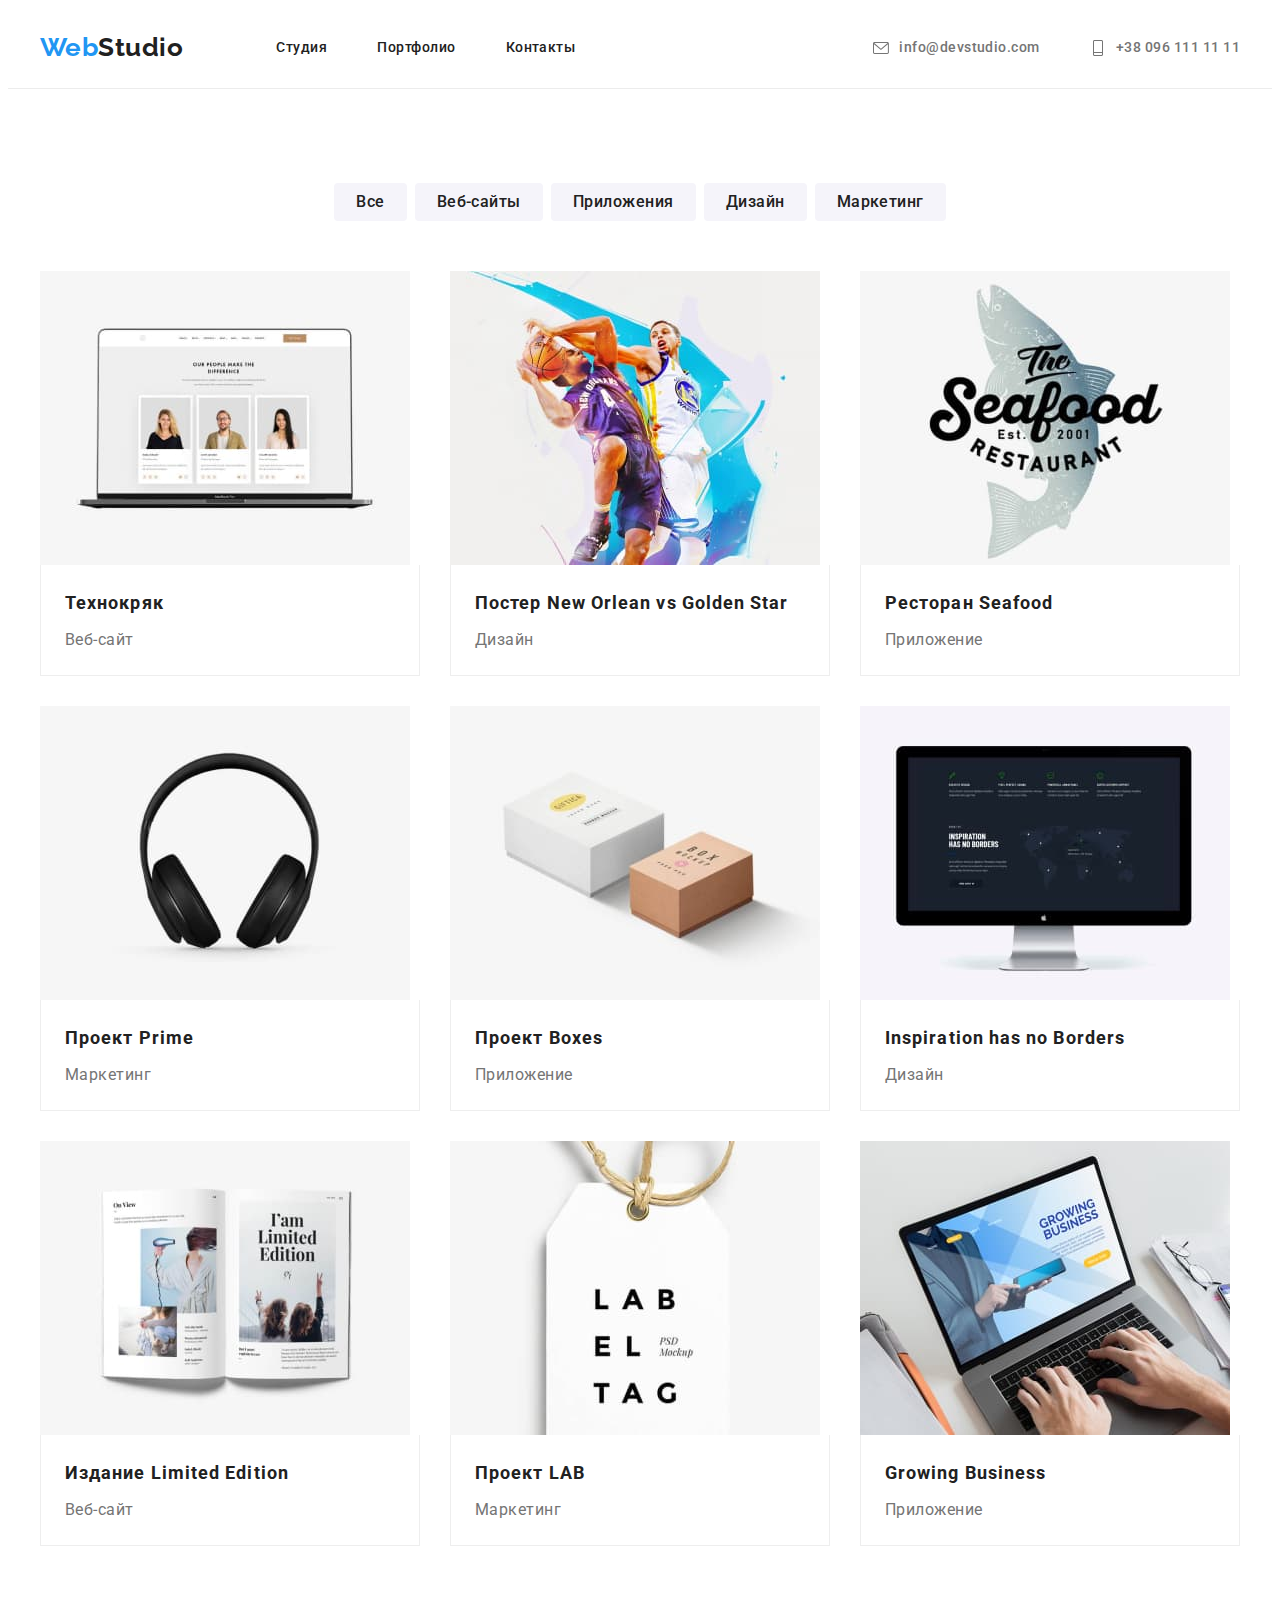
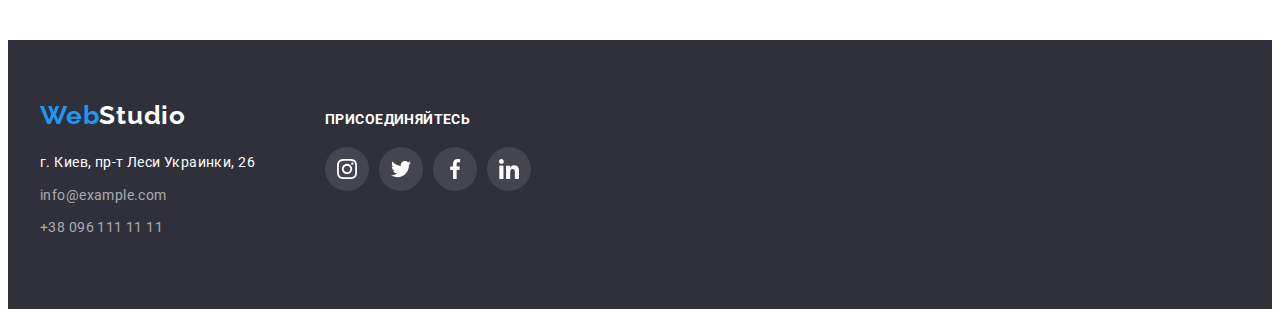
==== portfolio.html @ c0afa2aa "add-file" ====
<!DOCTYPE html>
<html lang="en">
<head>
    <meta charset="UTF-8">
    <meta http-equiv="X-UA-Compatible" content="IE=edge">
    <meta name="viewport" content="width=device-width, initial-scale=1.0">
    <title>Document</title>
    <link rel="preconnect" href="https://fonts.googleapis.com">
    <link rel="preconnect" href="https://fonts.gstatic.com" crossorigin>
    <link href="https://fonts.googleapis.com/css2?family=Raleway:wght@700&display=swap" rel="stylesheet">
    <link rel="preconnect" href="https://fonts.googleapis.com">
    <link rel="preconnect" href="https://fonts.gstatic.com" crossorigin>
    <link href="https://fonts.googleapis.com/css2?family=Raleway:wght@700&family=Roboto:wght@400;500;700;900&display=swap"

    rel="stylesheet">
<link rel="stylesheet" href="https://cdnjs.cloudflare.com/ajax/libs/modern-normalize/1.1.0/modern-normalize.min.css"
    integrity="sha512-wpPYUAdjBVSE4KJnH1VR1HeZfpl1ub8YT/NKx4PuQ5NmX2tKuGu6U/JRp5y+Y8XG2tV+wKQpNHVUX03MfMFn9Q=="
    crossorigin="anonymous" referrerpolicy="no-referrer" />
    <link rel="stylesheet" href="./css/styles.css" />

</head>
<body>
    <header class="border">
        <div class="container content">
            <nav class="nav-container">
                <a href="./index.html" lang="en" class="link-logo"><span class="logo">Web</span>Studio</a>
                <ul class="header-list">
                    <li class="link-content">
                        <a href="./index.html" class="site-nav current">Студия</a>
                    </li>
                    <li class="link-content">
                        <a href="./portfolio.html" class="site-nav">Портфолио</a>
                    </li>
                    <li class="link-content">
                        <a href="" class="site-nav">Контакты</a>
                    </li>
                </ul>
            </nav>
            <ul class="header-list">
                <li class="contact-link">
                    <a href="mailto:info@devstudio.com" class="contact">
                        <svg class="contact-icon">
                            <use href="./images/icons.svg#icon-envelope"></use>
                        </svg>
                        info@devstudio.com
                    </a>
                </li>
                <li class="contact-link">
                    <a href="tel:+380961111111" class="contact">
                        <svg class="contact-icon">
                            <use href="./images/icons.svg#icon-smartphone"></use>
                        </svg>
                        +38 096 111 11 11</a>
                </li>
            </ul>
        </div>
    </header>
    <main>
        <section class="types-of-works">
            <div class="container">
            <!-- Скрытый заголовок -->
            <h1 class="works-title visually-hidden">Виды роботы</h1>
            <ul class="buttons list">
                <li class="works-item-btn">
                    <button type="button" class="button-works button-current">Все</button>
                </li>

                <li class="works-item-btn">
                    <button type="button" class="button-works">Веб-сайты</button>
                </li>

                <li class="works-item-btn">
                    <button type="button" class="button-works">Приложения</button>
                </li>

                <li class="works-item-btn">
                    <button type="button" class="button-works">Дизайн</button>
                </li>

                <li class="works-item-btn">
                    <button type="button" class="button-works">Маркетинг</button>
                </li>
            </ul>


        <ul class="list portfolio-projects-list">
            <li class="portfolio-pojects-item">
                <a href="#" class="portfolio-pojects-link">
                    <img src="./images/Ноутбук.jpg" alt="сайт на ноутбуке" width="370" />
                    <div class="portfolio-project">
                        <h2 class="portfolio-project-name">Технокряк</h2>
                        <p class="portfolio-project-type">Веб-сайт</p>
                    </div>
                </a>
            </li>
            <li class="portfolio-pojects-item">
                <a href="#" class="portfolio-pojects-link">
                    <img src="./images/Баскетболисты.jpg" alt="постер баскетболисты" width="370" />
                    <div class="portfolio-project">
                        <h2 class="portfolio-project-name">
                            Постер <span lang="en">New Orlean vs Golden Star</span>
                        </h2>
                        <p class="portfolio-project-type">Дизайн</p>
                    </div>
                </a>
            </li>
            <li class="portfolio-pojects-item">
                <a href="#" class="portfolio-pojects-link">
                    <img src="./images/Имя приложения.jpg" alt="лого ресторана" width="370" />
                    <div class="portfolio-project">
                        <h2 class="portfolio-project-name">Ресторан <span lang="en">Seafood</span></h2>
                        <p class="portfolio-project-type">Приложение</p>
                    </div>
                </a>
            </li>
            <li class="portfolio-pojects-item">
                <a href="#" class="portfolio-pojects-link">
                    <img src="./images/Наушники.jpg" alt="наушники" width="370" />
                    <div class="portfolio-project">
                        <h2 class="portfolio-project-name">Проект <span lang="en">Prime</span></h2>
                        <p class="portfolio-project-type">Маркетинг</p>
                    </div>
                </a>
            </li>
            <li class="portfolio-pojects-item">
                <a href="#" class="portfolio-pojects-link">
                    <img src="./images/Коробки.jpg" alt="две коробки" width="370" />
                    <div class="portfolio-project">
                        <h2 class="portfolio-project-name">Проект <span lang="en">Boxes</span></h2>
                        <p class="portfolio-project-type">Приложение</p>
                    </div>
                </a>
            </li>
            <li class="portfolio-pojects-item">
                <a href="#" class="portfolio-pojects-link">
                    <img src="./images/Компютер.jpg" alt="сайт на мониторе" width="370" />
                    <div class="portfolio-project">
                        <h2 class="portfolio-project-name" lang="en">Inspiration has no Borders</h2>
                        <p class="portfolio-project-type">Дизайн</p>
                    </div>
                </a>
            </li>
            <li class="portfolio-pojects-item">
                <a href="#" class="portfolio-pojects-link">
                    <img src="./images/Книга.jpg" alt="книга" width="370" />
                    <div class="portfolio-project">
                        <h2 class="portfolio-project-name">
                            Издание <span lang="en">Limited Edition</span>
                        </h2>
                        <p class="portfolio-project-type">Веб-сайт</p>
                    </div>
                </a>
            </li>
            <li class="portfolio-pojects-item">
                <a href="#" class="portfolio-pojects-link">
                    <img src="./images/Бирка.jpg" alt="лейбл с названием проекта" width="370" />
                    <div class="portfolio-project">
                        <h2 class="portfolio-project-name">Проект <span lang="en">LAB</span></h2>
                        <p class="portfolio-project-type">Маркетинг</p>
                    </div>
                </a>
            </li>
            <li class="portfolio-pojects-item">
                <a href="#" class="portfolio-pojects-link">
                    <img src="./images/Ноутбук в роботе.jpg" alt="работа за ноутбуком" width="370" />
                    <div class="portfolio-project">
                        <h2 class="portfolio-project-name" lang="en">Growing Business</h2>
                        <p class="portfolio-project-type">Приложение</p>
                    </div>
                </a>
            </li>
        </ul>
            </div>
        </section>
    </main>
    <footer class="footer">
        <div class="container footer-content">
            <div class="footer-address">
                <a href="./index.html" class="footer-logo"><span class="footer-logo-blue">Web</span>Studio</a>
                <address class="footer-list">
                    <ul class="footer-address-list">
                        <li>
                            <a href="https://goo.gl/maps/sKUV3N8SFqWd6LK18" class="footer-address-map" target="_blank">
                                г. Киев, пр-т Леси Украинки, 26</a>
                        </li>
                        <li>
                            <a href="mailto:info@example.com" class="footer-address-link">info@example.com</a>
                        </li>
                        <li><a href="tel:+380961111111" class="footer-address-link">+38 096 111 11 11</a></li>
                    </ul>
                </address>
            </div>
            <div class="footer-social">
                <p class="invite">присоединяйтесь</p>
                <ul class="list footer-icon-list">
                    <li class="footer-icon-item">
                        <a href="https://www.instagram.com/" class="footer-link">
                            <svg class="icon footer-icon">
                                <use href="./images/icons.svg#icon-instagram" width="20px" height="20px"></use>
                            </svg></a>
                    </li>
                    <li class="footer-icon-item">
                        <a href="https://twitter.com/" class="footer-link">
                            <svg class="icon footer-icon">
                                <use href="./images/icons.svg#icon-twitter" width="20px" height="20px"></use>
                            </svg></a>
                    </li>
                    <li class="footer-icon-item">
                        <a href="https://www.facebook.com/" class="footer-link">
                            <svg class="icon footer-icon">
                                <use href="./images/icons.svg#icon-facebook" width="20px" height="20px"></use>
                            </svg></a>
                    </li>
                    <li class="footer-icon-item">
                        <a href="https://linkedin.com/" class="footer-link">
                            <svg class="icon footer-icon">
                                <use href="./images/icons.svg#icon-linkedin" width="20px" height="20px"></use>
                            </svg></a>
                    </li>
                </ul>
            </div>
        </div>
    </footer>
</body>
</html>
---- css/styles.css ----
:root {
  --primeri-text-color: #757575;
  --title-text-color: #212121;
  --accent-colot: #2196f3;
  --white-color: #ffffff;
  --gray-background-color: #f5f4fa;
  --black-background-color: #2f303a;
  --translucent-color: rgba(255, 255, 255, 0.6)
  --social-image-color: #dafb1b8;
  --logo-color:#2196F3;
  --bg-hover-button:#188ce8;
  --adress-color: rgba(255, 255, 255, 0.6);
}
.visually-hidden {
  position: absolute;
  white-space: nowrap;
  width: 1px;
  height: 1px;
  overflow: hidden;
  border: 0;
  padding: 0;
  clip: rect(0 0 0 0);
  clip-path: inset(50%);
  margin: -1px;
}

h1,
h2,
h3,
ul,
p {
  margin: 0;
}

img {
  display: block;
  max-width: 100%;
  max-height: 100%;
}
ul {
  list-style: none;
}

a {
  text-decoration: none;
}
ul {
  list-style: none;
  padding: 0;
  text-decoration: none;
}
link {
  text-decoration: none;
}
body {
  color: var(--primeri-text-color);
  background-color: #ffffff;
  font-family: roboto, sans-serif;
  letter-spacing: 0.03em;
}

.icon {
  display: inline-block;
  width: 1em;
  height: 1em;
  fill: currentColor;}
.container {
  width: 1200px;
  margin: 0 auto;
  padding: 0 15px;
}
/* nav site */
/*---------------------- header --------------------*/

.border {
  border-bottom: 1px solid #ececec;
}
.container.content {
  display: flex;
  align-items: center;
}
.container {
  width: 1200px;
  margin-left: auto;
  margin-right: auto;
  padding-left: 15px;
  padding-right: 15px;
  /* border: 1px solid tomato; */
}
.nav-container {
  display: flex;
}
.header-list {
  margin: 0;
  display: flex;
  padding-left: 0;
  margin-left: auto;
}
.link-logo {
  display: block;
  display: flex;
  align-items: center;
  margin-right: 93px;

  color: var(--title-text-color);

  font-family: Raleway, sans-serif;
  font-style: normal;
  font-weight: 700;
  font-size: 26px;
  line-height: 1.2;
}
.logo {
  display: block;

  color: var(--accent-colot);
}
.link-content:not(:last-child) {
  margin-right: 50px;
}
.site-nav {
  display: block;
  padding-top: 32px;
  padding-bottom: 32px;

  color: var(--title-text-color);

  font-weight: 500;
  font-size: 14px;
  line-height: 1.14;
}
.site-nav:hover,
.site-nav:focus {
  color: var(--accent-colot);
}
.site-nav .current {
  color: var(--accent-colot);
}
/* Contacts */

.header-list .contact-link + .contact-link {
  margin-left: 50px;
}
.contact {
  fill: currentColor;
  /* display: block; */
  display: flex;
  align-items: center;
  padding-top: 32px;
  padding-bottom: 32px;

  color: var(--primeri-text-color);

  font-weight: 500;
  font-size: 14px;
  line-height: 1.14;
}
.contact-icon {
  fill: currentColor;
  margin-right: 10px;
  width: 16px;
  height: 16px;
}

.contact:hover,
.contact:focus {
  color: var(--accent-colot);
}

/*------------------------- hero-------------------- */

.hero {
  background-color: var(--black-background-color);
  background-image: linear-gradient(
      rgba(47, 48, 58, 0.4),
      rgba(47, 48, 58, 0.4)
    ),
    url(../images/hero-bg.jpg);
  background-repeat: no-repeat;
  background-position: center;
  background-size: cover;
  letter-spacing: 0.06em;
  text-align: center;

  padding: 200px 0;
}
.hero-title {
  color: var(--white-color);

  font-weight: 900;
  font-size: 44px;
  line-height: 60px;
  letter-spacing: 0.06em;
  text-transform: uppercase;

  margin-bottom: 30px;
}
.hero-button {
  background-color: var(--accent-colot);
  color: var(--white-color);
  width: 200px;
  height: 50px;

  font-weight: 700;
  font-size: 16px;
  line-height: 1.87;
  border-radius: 4px;

  letter-spacing: 0.06em;

  border: none;
  cursor: pointer;
}

/*---------------- section ----------------*/
.section {
  padding-bottom: 94px;
  padding-top: 94px;
}

.work-section {
  padding-top: 0;
}

.section-title {
  color: var(--title-text-color);

  font-weight: 700;
  font-size: 36px;
  line-height: 1.17;
  text-align: center;
  margin-bottom: 50px;
}

.feature {
  display: flex;
  justify-content: space-between;
  margin-bottom: 30px;

}
.feature-item {
  justify-content: center;
  align-items: center;

  margin-right: 30px;
  width: calc((100% - 90px) / 4);
}
.feature:not(:last-child) {
  margin-right: 30px;
}

.feature-icon-box {
  display: flex;
  justify-content: center;
  align-items: center;
  background-color: var(--gray-background-color);
  border-radius: 4px;
    width: 270px;
  height: 120px;
  margin-bottom: 30px;
}
.feature-icon{
  width: 70px;
  height: 70px;

}
.feature-item:last-child {
  margin-right: 0;
}

.feature-title {
  color: var(--title-text-color);

  font-weight: 700;
  font-size: 14px;
  line-height: 1.14;
  text-transform: uppercase;

  margin-bottom: 10px;
}

.feature-text {
  font-size: 14px;
  line-height: 1.71;
}

.our-work {
  display: flex;
}
.our-work-item {
  margin-bottom: 0;
}
.our-work-item:not(:last-child) {
  margin-right: 30px;
}
.team-list {
  display: flex;
}
.team-item{
  background: var(--white-color);
  box-shadow: 0px 1px 3px rgba(0, 0, 0, 0.12), 0px 1px 1px rgba(0, 0, 0, 0.14),
    0px 2px 1px rgba(156, 138, 138, 0.2);
  border-radius: 0px 0px 4px 4px;

}
.team-item {
  margin-right: 30px;
  background-color: var(--white-color);
}
.team-item:last-child {
  margin-right: 0px;
}

.team-name {
  color: var(--title-text-color);

  font-weight: 500;
  font-size: 16px;
  line-height: 1.17;
  text-align: center;
  margin-bottom: 10px;
}

.team-container {
  padding-top: 30px;
  padding-bottom: 30px;
}
.team {
  background-color: var(--gray-background-color);
}

.team-profession {
  font-size: 16px;
  line-height:18.75px;
  text-align: center;
}


.list-social-networks {
  display: flex;
  justify-content: center;
  margin-top: 16px;

}
.item-social-networks{
  margin-right: 10px;
  width: 44px;
  height: 44px;
  margin-right: 10px;
  display: flex;
  justify-content: center;
  align-items: center;

}

.item-social-networks:first-child{
  margin-left: 0;
}
.item-social-networks:last-child{
  margin-right: 0;
}
.link-social-networks{
  width: 100%;
  height: 100%;
  border-radius: 50%;
  display: flex;
  justify-content: center;
  align-items: center;
  color: #afb1b8;
}

.icon-social-networks{
  display: block;
  width: 20px;
  height: 20px;
  fill: currentColor;
}
.link-social-networks:hover,
.link-social-networks:focus  {
  background-color: var(--accent-colot);
  color:var(--white-color);
}
.icon-social-networks:hover,
.icon-social-networks:focus{
  fill: var(--white-color);
  background-color: var(--accent-colot);

}

/*--------------------- client company----------- */
.clients-header {
  font-weight: 700;
  font-size: 36px;
  line-height: 42px;
  text-align: center;
  letter-spacing: 0.03em;
  color: var(--title-text-color);
  margin-bottom: 50px;
}
.clients-list {
  display: flex;
  justify-content: center;
  align-items: center;
}
.clients-item {

  margin-left: 30px;
  width: 170px;
  height: 92px;
}
.clients-item:first-child {
  margin-left: 0;
}
.clients-link {
  border-radius: 4px;
  display: flex;
  justify-content: center;
  align-items: center;
  /* padding: 16px 32px; */
  width: 100%;
  height: 100%;
  color: #afb1b8;
}

.clients-link:hover,
.clients-link:focus {
  color: var(--accent-colot);
}
.clients-icon {
  width: 106px;
  height: 60px;
  fill: currentColor;
}
/*----------------------- footer-------------------------- */
.footer {
  background-color: var(--black-background-color);
  padding: 60px 0;
}
.footer-content {
  display: flex;
  align-items: baseline;
}
.footer-address {
  margin-right: 70px;
}
.footer-logo {
  font-family: Raleway, sans-serif;
  font-style: normal;
  font-weight: bold;
  font-size: 26px;
  line-height: 1.19;
  text-decoration: none;
  letter-spacing: 0.03em;

  color: var(--white-color);
}
.footer-logo-blue {
  color: var(--accent-colot);
}
.footer-list {
  margin-top: 20px;
}
.footer-address-list {
  list-style-type: none;
  font-style: normal;
}
.footer-address-list > li {
  margin-bottom: 9px;
}
.footer-address-map {
  font-style: normal;
  font-weight: normal;
  font-size: 14px;
  line-height: 1.71;
  /* or 171% */

  letter-spacing: 0.03em;
  text-decoration: none;
  color: var(--white-color);
}
.footer-address-link {
  text-decoration: none;

  font-size: 14px;
  line-height: 1.71;
  /* or 171% */

  letter-spacing: 0.03em;

  color: var(--adress-color);
}
.footer-address-link:focus,
.footer-address-link:hover {
  color: var(--accent-colot);
}

.invite {
  font-weight: 700;
  font-size: 14px;
  line-height: 16px;
  letter-spacing: 0.03em;
  text-transform: uppercase;
  color: var(--white-color);
  margin-bottom: 20px;
}
.footer-icon-list {
  display: flex;
  justify-content: center;
}
.footer-icon-item {
  width: 44px;
  height: 44px;
  margin-left: 10px;
}
.footer-icon-item:first-child {
  margin-left: 0;
}
.footer-link {
  display: flex;
  align-items: center;
  justify-content: center;
  width: 100%;
  height: 100%;
  border-radius: 50%;
  background: rgba(255, 255, 255, 0.1);
}
.footer-link:hover,
.footer-link:focus {
  background-color: var(--accent-colot);
}
.footer-icon {
  display: block;
  width: 20px;
  height: 20px;
  fill: var(--white-color);
}
.footer-icon:hover,
.footer-icon:focus {
  background-color: var(--accent-colot);
}
/*------------------- PORTFOLIO ---------------------------*/
/* types of work */
.button-works {
  font-family: inherit;
  font-weight: 500;
  font-size: 16px;
  line-height: 1.62;
  letter-spacing: 0.03em;
  text-align: center;
  border: none;
  border-radius: 4px;
  cursor: pointer;
}
.button-current {
  color:var(--title-text-color);
  background-color: var(--accent-colot);
  border-radius: 4px;
}
.button-works:hover,  
.button-works:focus {
  color: var(--white-color);
  background-color: var(--accent-colot);
  cursor: pointer;
}
.buttons {
  display: flex;
  justify-content: center;
  margin-bottom: 50px;
  margin-top: 94px;
}
.works-item-btn:not(:last-child) {
  margin-right: 8px;
}
.button-works {
  padding: 6px 22px;
  color: var(--title-text-color);
  background-color: var(--gray-background-color);
}
.button-works:focus,
.button-works:hover {
  color: var(--white-color);
  background-color: var(--accent-colot);
}
.content-title {
  font-weight: 700;
  font-size: 18px;
  line-height: 2;
  letter-spacing: 0.06em;
  color: var(--title-text-color);
}

.content-text {
  text-decoration: none;
  font-weight: 400;
  font-size: 16px;
  line-height: 1.87;
  letter-spacing: 0.03em;
  color: var(--primeri-text-color);
}
.portfolio-projects-list {
  display: flex;
  flex-wrap: wrap;
  margin-top: -30px;
  margin-left: -30px;
  margin-bottom: 94px;
}
.portfolio-projects-list > li {
  flex-basis: calc((100% - 3 * 30px) / 3);
  margin-left: 30px;
  margin-top: 30px;
}
.portfolio-pojects-item {
  background-color: var(--white-color);
}


/* .portfolio-pojects-item:hover,
.portfolio-pojects-item:focus {
  filter: drop-shadow(0px 4px 4px rgba(0, 0, 0, 0.25));
  box-shadow: 0px 1px 1px rgb(0 0 0 / 12%), 0px 4px 4px rgb(0 0 0 / 6%),
    1px 4px 6px rgb(0 0 0 / 16%);
} */
.portfolio-pojects-link {
  text-decoration: none;
  display: block;
}

.portfolio-pojects-link:hover,
.portfolio-pojects-link:focus {
  /* filter: drop-shadow(0px 4px 4px rgba(0, 0, 0, 0.25)); */
  box-shadow: 0px 4px 4px rgba(0, 0, 0, 0.25);
}
.portfolio-project {
  border: 1px solid #eeeeee;
  border-top: 0;
  box-sizing: border-box;
  padding: 20px 24px;
}
.portfolio-project-name {
  font-style: normal;
  font-weight: 700;
  font-size: 18px;
  line-height: 2;
  /* identical to box height, or 200% */

  letter-spacing: 0.06em;
  margin-bottom: 4px;
  color: var(--title-text-color);
}
.portfolio-project-type {
  font-size: 16px;
  line-height: 1.87;
  /* identical to box height, or 187% */

  letter-spacing: 0.03em;
  color: var(--primeri-text-color);
}
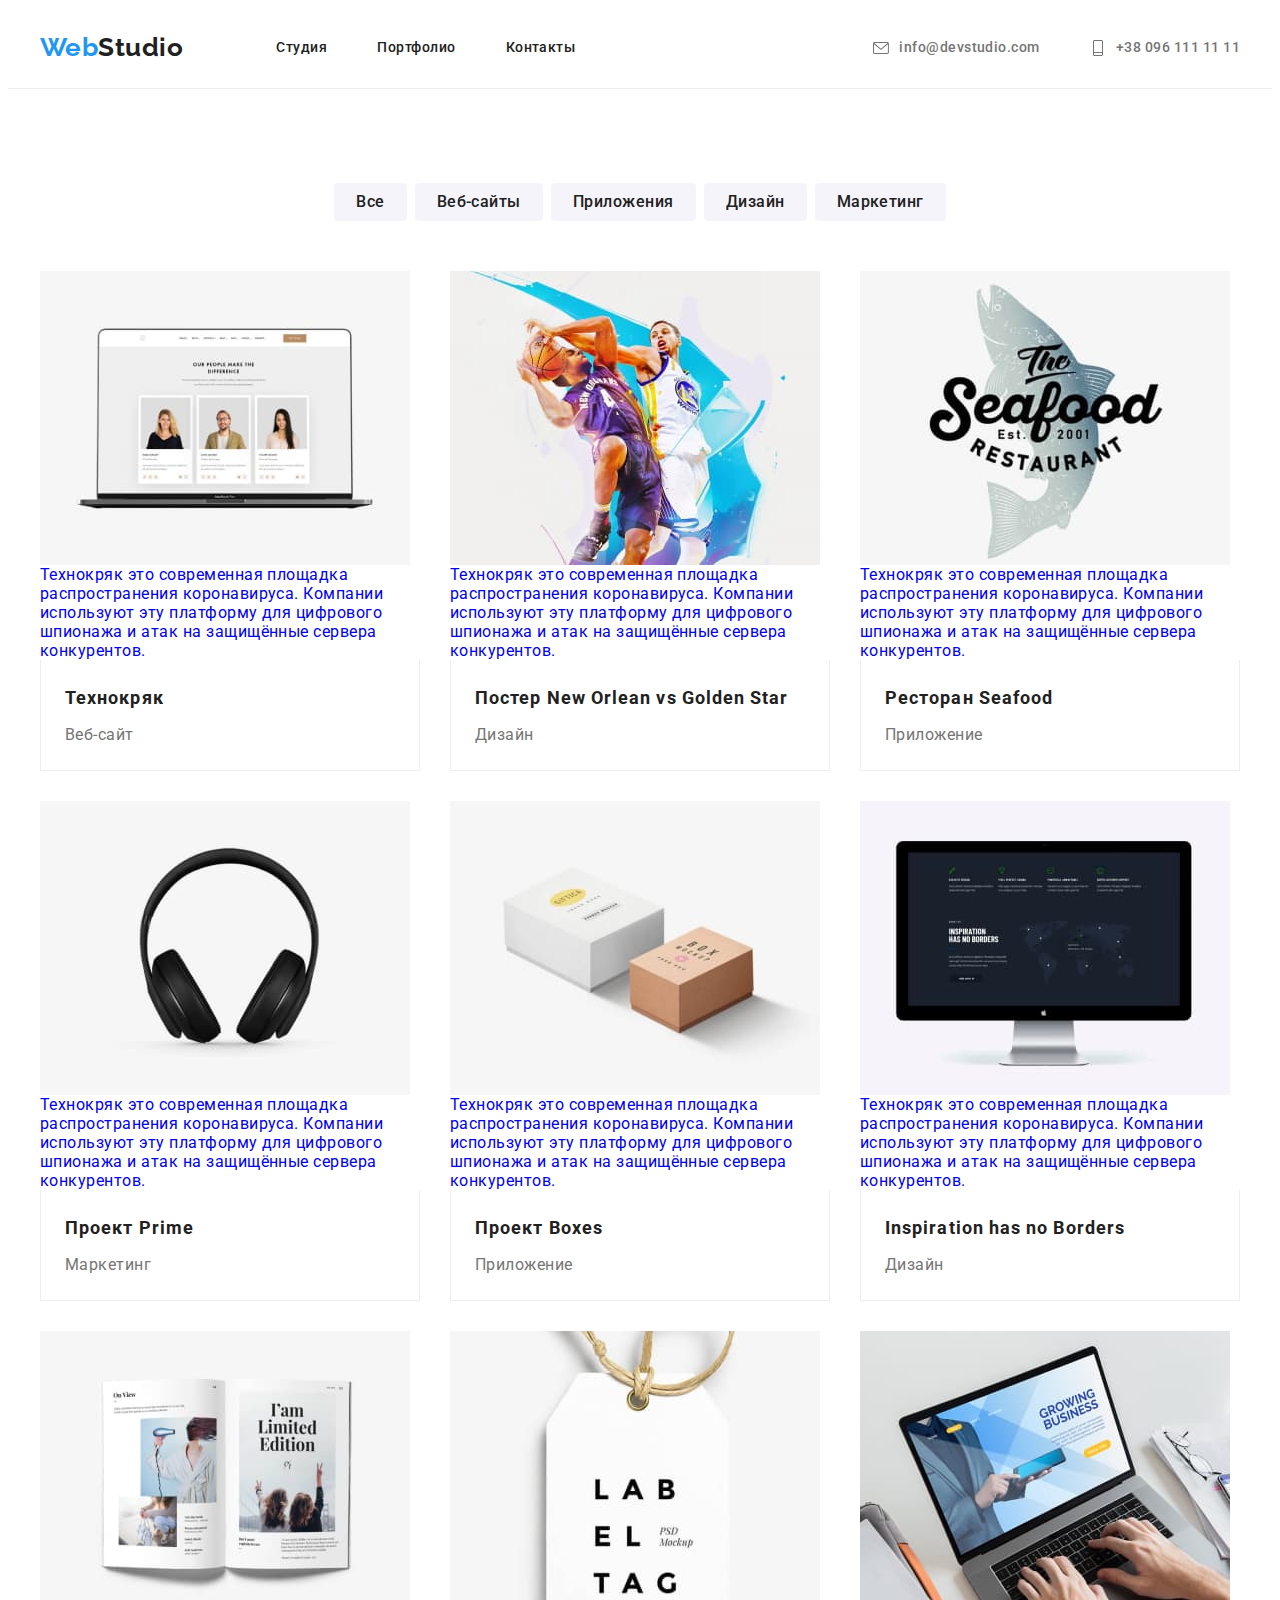
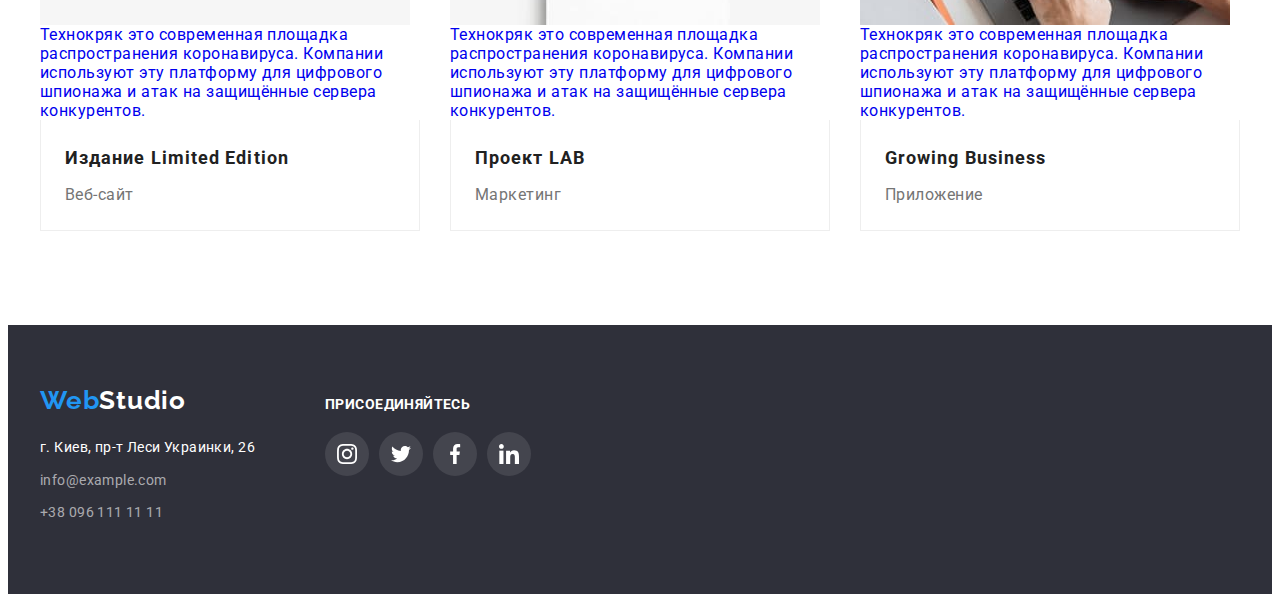
==== commit 05b517d4: "properties" ====
--- a/portfolio.html
+++ b/portfolio.html
@@ -86,7 +86,15 @@
         <ul class="list portfolio-projects-list">
             <li class="portfolio-pojects-item">
                 <a href="#" class="portfolio-pojects-link">
-                    <img src="./images/Ноутбук.jpg" alt="сайт на ноутбуке" width="370" />
+                <div class="card-aside">
+                    <img src="./images/Ноутбук.jpg" alt="сайт на ноутбуке" width="370" >
+                    <div class="overlay">
+                        <p class="overlay-text">
+                            Технокряк это современная площадка распространения коронавируса. Компании используют эту платформу для цифрового
+                            шпионажа и атак на защищённые сервера конкурентов.
+                        </p>
+                    </div>
+                </div>
                     <div class="portfolio-project">
                         <h2 class="portfolio-project-name">Технокряк</h2>
                         <p class="portfolio-project-type">Веб-сайт</p>
@@ -95,7 +103,13 @@
             </li>
             <li class="portfolio-pojects-item">
                 <a href="#" class="portfolio-pojects-link">
-                    <img src="./images/Баскетболисты.jpg" alt="постер баскетболисты" width="370" />
+                    <img src="./images/Баскетболисты.jpg" alt="постер баскетболисты" width="370" >
+                    <div class="overlay">
+                        <p class="overlay-text">
+                            Технокряк это современная площадка распространения коронавируса. Компании используют эту платформу для цифрового
+                            шпионажа и атак на защищённые сервера конкурентов.
+                        </p>
+                    </div>
                     <div class="portfolio-project">
                         <h2 class="portfolio-project-name">
                             Постер <span lang="en">New Orlean vs Golden Star</span>
@@ -107,6 +121,12 @@
             <li class="portfolio-pojects-item">
                 <a href="#" class="portfolio-pojects-link">
                     <img src="./images/Имя приложения.jpg" alt="лого ресторана" width="370" />
+                    <div class="overlay">
+                        <p class="overlay-text">
+                            Технокряк это современная площадка распространения коронавируса. Компании используют эту платформу для цифрового
+                            шпионажа и атак на защищённые сервера конкурентов.
+                        </p>
+                    </div>
                     <div class="portfolio-project">
                         <h2 class="portfolio-project-name">Ресторан <span lang="en">Seafood</span></h2>
                         <p class="portfolio-project-type">Приложение</p>
@@ -116,6 +136,12 @@
             <li class="portfolio-pojects-item">
                 <a href="#" class="portfolio-pojects-link">
                     <img src="./images/Наушники.jpg" alt="наушники" width="370" />
+                    <div class="overlay">
+                        <p class="overlay-text">
+                            Технокряк это современная площадка распространения коронавируса. Компании используют эту платформу для цифрового
+                            шпионажа и атак на защищённые сервера конкурентов.
+                        </p>
+                    </div>
                     <div class="portfolio-project">
                         <h2 class="portfolio-project-name">Проект <span lang="en">Prime</span></h2>
                         <p class="portfolio-project-type">Маркетинг</p>
@@ -125,6 +151,12 @@
             <li class="portfolio-pojects-item">
                 <a href="#" class="portfolio-pojects-link">
                     <img src="./images/Коробки.jpg" alt="две коробки" width="370" />
+                    <div class="overlay">
+                        <p class="overlay-text">
+                            Технокряк это современная площадка распространения коронавируса. Компании используют эту платформу для цифрового
+                            шпионажа и атак на защищённые сервера конкурентов.
+                        </p>
+                    </div>
                     <div class="portfolio-project">
                         <h2 class="portfolio-project-name">Проект <span lang="en">Boxes</span></h2>
                         <p class="portfolio-project-type">Приложение</p>
@@ -134,6 +166,12 @@
             <li class="portfolio-pojects-item">
                 <a href="#" class="portfolio-pojects-link">
                     <img src="./images/Компютер.jpg" alt="сайт на мониторе" width="370" />
+                    <div class="overlay">
+                        <p class="overlay-text">
+                            Технокряк это современная площадка распространения коронавируса. Компании используют эту платформу для цифрового
+                            шпионажа и атак на защищённые сервера конкурентов.
+                        </p>
+                    </div>
                     <div class="portfolio-project">
                         <h2 class="portfolio-project-name" lang="en">Inspiration has no Borders</h2>
                         <p class="portfolio-project-type">Дизайн</p>
@@ -143,6 +181,12 @@
             <li class="portfolio-pojects-item">
                 <a href="#" class="portfolio-pojects-link">
                     <img src="./images/Книга.jpg" alt="книга" width="370" />
+                    <div class="overlay">
+                        <p class="overlay-text">
+                            Технокряк это современная площадка распространения коронавируса. Компании используют эту платформу для цифрового
+                            шпионажа и атак на защищённые сервера конкурентов.
+                        </p>
+                    </div>
                     <div class="portfolio-project">
                         <h2 class="portfolio-project-name">
                             Издание <span lang="en">Limited Edition</span>
@@ -154,6 +198,12 @@
             <li class="portfolio-pojects-item">
                 <a href="#" class="portfolio-pojects-link">
                     <img src="./images/Бирка.jpg" alt="лейбл с названием проекта" width="370" />
+                    <div class="overlay">
+                        <p class="overlay-text">
+                            Технокряк это современная площадка распространения коронавируса. Компании используют эту платформу для цифрового
+                            шпионажа и атак на защищённые сервера конкурентов.
+                        </p>
+                    </div>
                     <div class="portfolio-project">
                         <h2 class="portfolio-project-name">Проект <span lang="en">LAB</span></h2>
                         <p class="portfolio-project-type">Маркетинг</p>
@@ -162,7 +212,15 @@
             </li>
             <li class="portfolio-pojects-item">
                 <a href="#" class="portfolio-pojects-link">
+                    <div class="card-aside">
                     <img src="./images/Ноутбук в роботе.jpg" alt="работа за ноутбуком" width="370" />
+                    </div>
+                    <div class="overlay">
+                        <p class="overlay-text">
+                            Технокряк это современная площадка распространения коронавируса. Компании используют эту платформу для цифрового
+                            шпионажа и атак на защищённые сервера конкурентов.
+                        </p>
+                    </div>
                     <div class="portfolio-project">
                         <h2 class="portfolio-project-name" lang="en">Growing Business</h2>
                         <p class="portfolio-project-type">Приложение</p>
--- a/css/styles.css
+++ b/css/styles.css
@@ -10,6 +10,9 @@
   --logo-color:#2196F3;
   --bg-hover-button:#188ce8;
   --adress-color: rgba(255, 255, 255, 0.6);
+  --overlay-card-color: rgba(33, 150, 243, 0.9);
+  --duration: 250ms;
+  --function: cubic-bezier(0.4, 0, 0.2, 1);
 }
 .visually-hidden {
   position: absolute;
@@ -128,6 +131,9 @@
   font-weight: 500;
   font-size: 14px;
   line-height: 1.14;
+  transition-property: color;
+  transition-duration: var(--duration);
+  transition-timing-function: var(--function);
 }
 .site-nav:hover,
 .site-nav:focus {
@@ -154,6 +160,10 @@
   font-weight: 500;
   font-size: 14px;
   line-height: 1.14;
+  transition-property: color;
+  transition-duration: var(--duration);
+  transition-timing-function: var(--function);
+
 }
 .contact-icon {
   fill: currentColor;
@@ -284,15 +294,41 @@
   line-height: 1.71;
 }
 
+/* ----------------Чем мы занимаемся------------------ */
+
 .our-work {
   display: flex;
 }
 .our-work-item {
+  position: relative;
   margin-bottom: 0;
+
 }
 .our-work-item:not(:last-child) {
   margin-right: 30px;
 }
+
+.our-work-item-block-title{
+  position: absolute;
+  left: 0;
+  bottom: 0;
+  padding: 27px 27px;
+  width: 100%;
+  font-family: Roboto;
+  font-weight: 700;
+  font-weight: bold;
+  font-size: 14px;
+  line-height: 1.1;
+  text-align: center;
+  letter-spacing: 0.03em;
+  text-transform: uppercase;
+  background-color: rgba(47, 48, 58, 0.8);
+  color: var(--white-color);
+
+
+}
+
+/* ---------------Наша команда---------------------- */
 .team-list {
   display: flex;
 }
@@ -367,6 +403,9 @@
   justify-content: center;
   align-items: center;
   color: #afb1b8;
+  transition-property: color, background-color;
+  transition-duration: var(--duration);
+  transition-timing-function: var(--function);
 }
 
 .icon-social-networks{
@@ -407,6 +446,9 @@
   margin-left: 30px;
   width: 170px;
   height: 92px;
+  transition-property: color;
+  transition-duration: var(--duration);
+  transition-timing-function: var(--function);
 }
 .clients-item:first-child {
   margin-left: 0;
@@ -420,6 +462,9 @@
   width: 100%;
   height: 100%;
   color: #afb1b8;
+  transition-property: color;
+  transition-duration: var(--duration);
+  transition-timing-function: var(--function);
 }
 
 .clients-link:hover,
@@ -488,6 +533,9 @@
   letter-spacing: 0.03em;
 
   color: var(--adress-color);
+    transition-property: color;
+  transition-duration: var(--duration);
+  transition-timing-function: var(--function);
 }
 .footer-address-link:focus,
 .footer-address-link:hover {
@@ -523,6 +571,9 @@
   height: 100%;
   border-radius: 50%;
   background: rgba(255, 255, 255, 0.1);
+  transition-property: background-color;
+  transition-duration: var(--duration);
+  transition-timing-function: var(--function);
 }
 .footer-link:hover,
 .footer-link:focus {
@@ -533,6 +584,9 @@
   width: 20px;
   height: 20px;
   fill: var(--white-color);
+  transition-property: background-color;
+  transition-duration: var(--duration);
+  transition-timing-function: var(--function);
 }
 .footer-icon:hover,
 .footer-icon:focus {
@@ -555,6 +609,9 @@
   color:var(--title-text-color);
   background-color: var(--accent-colot);
   border-radius: 4px;
+  transition-property: color, background-color, box-shadow;
+  transition-duration: var(--duration);
+  transition-timing-function: var(--function);
 }
 .button-works:hover,  
 .button-works:focus {
@@ -614,12 +671,7 @@
 }
 
 
-/* .portfolio-pojects-item:hover,
-.portfolio-pojects-item:focus {
-  filter: drop-shadow(0px 4px 4px rgba(0, 0, 0, 0.25));
-  box-shadow: 0px 1px 1px rgb(0 0 0 / 12%), 0px 4px 4px rgb(0 0 0 / 6%),
-    1px 4px 6px rgb(0 0 0 / 16%);
-} */
+
 .portfolio-pojects-link {
   text-decoration: none;
   display: block;
@@ -630,6 +682,20 @@
   /* filter: drop-shadow(0px 4px 4px rgba(0, 0, 0, 0.25)); */
   box-shadow: 0px 4px 4px rgba(0, 0, 0, 0.25);
 }
+
+/* .card-aside {
+  position: relative;
+  height: 294px;
+  overflow: hidden;
+}
+.overlay{
+  position: absolute;
+  bottom: 0;
+  align-items: center;
+  width: 100%;
+  height: 294px;
+ 
+} */
 .portfolio-project {
   border: 1px solid #eeeeee;
   border-top: 0;
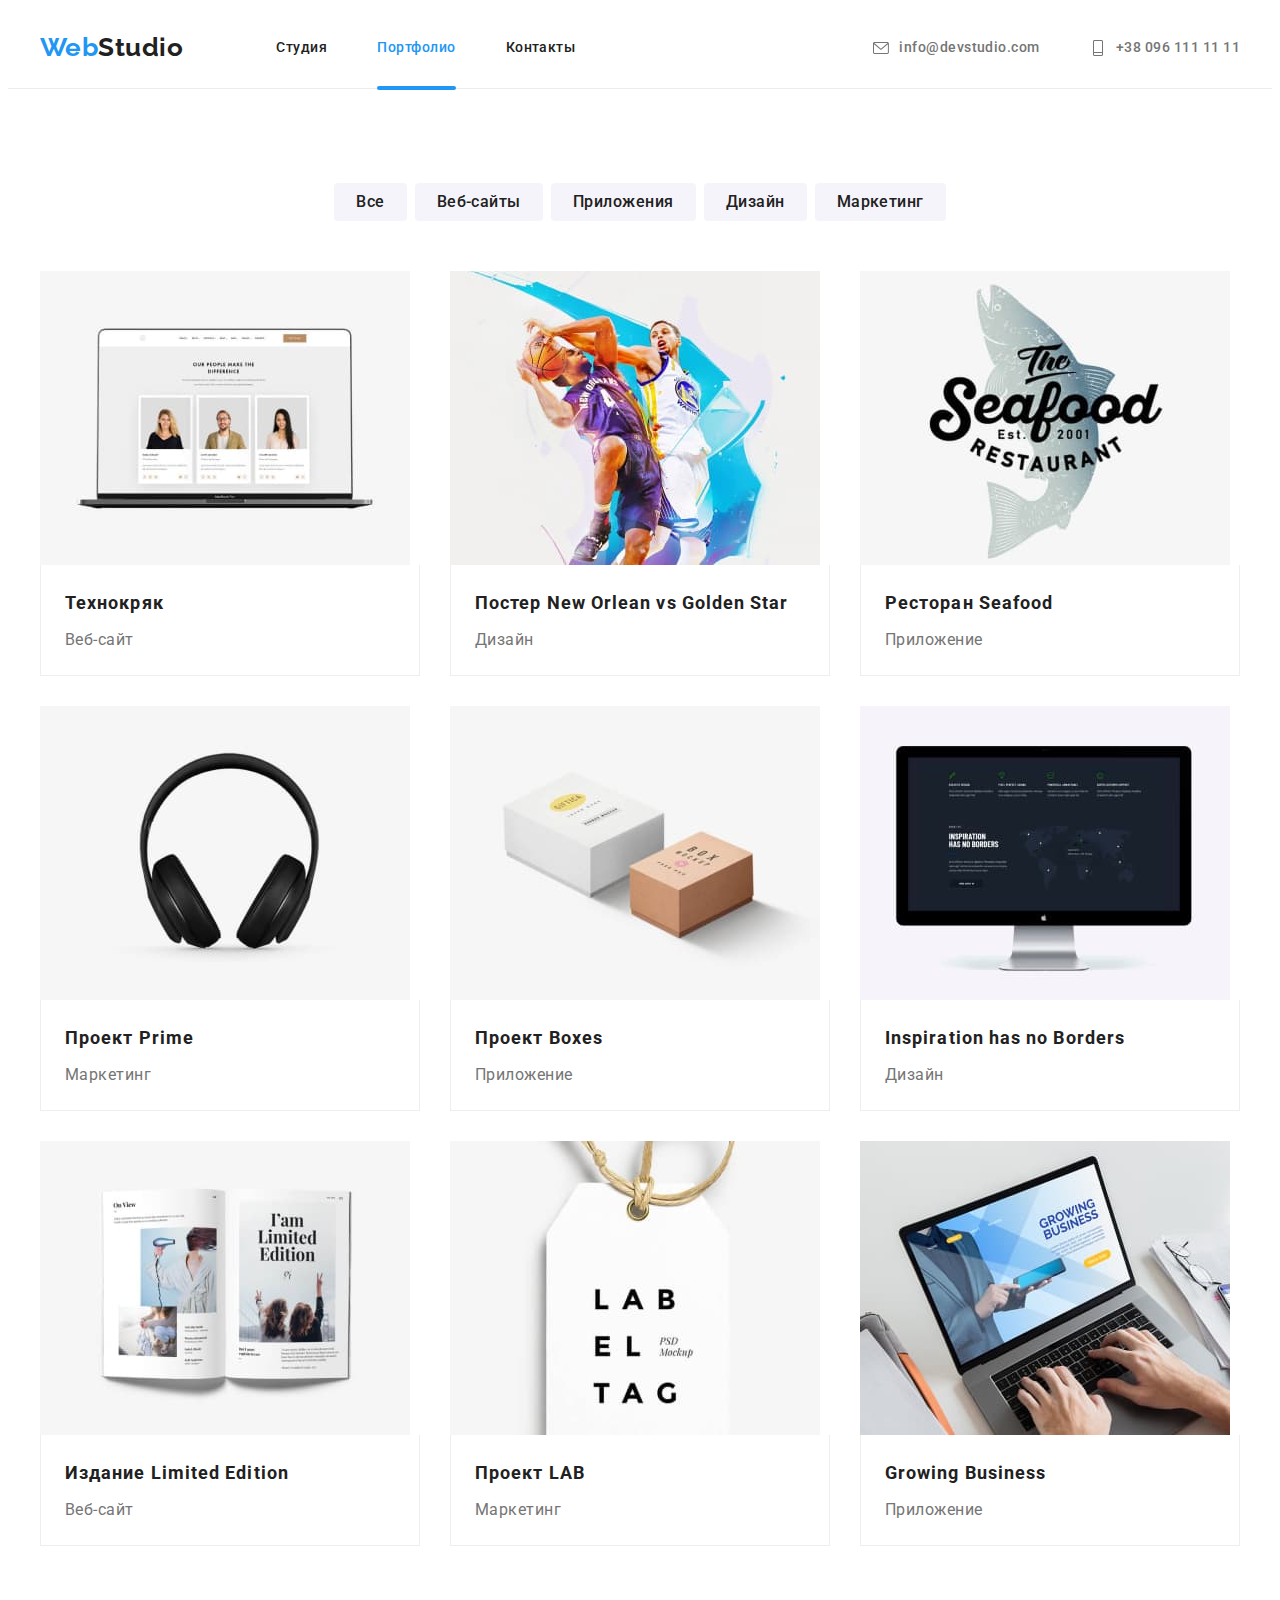
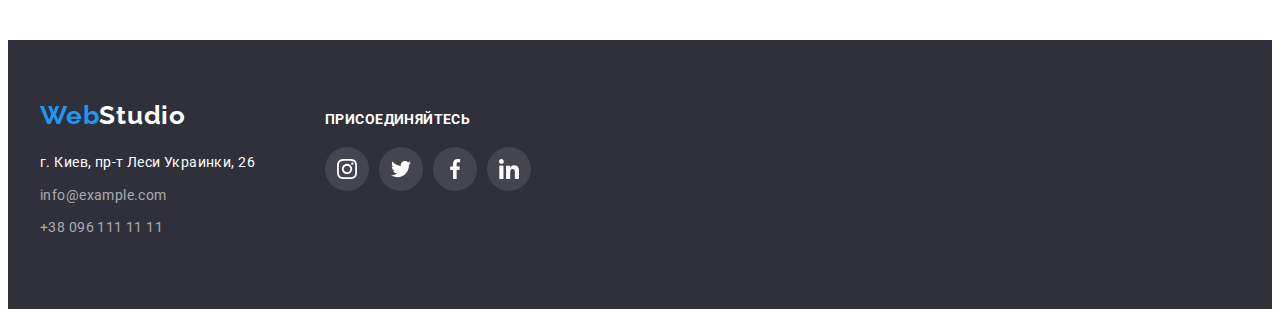
==== commit 7d571102: "add-transition" ====
--- a/portfolio.html
+++ b/portfolio.html
@@ -26,10 +26,10 @@
                 <a href="./index.html" lang="en" class="link-logo"><span class="logo">Web</span>Studio</a>
                 <ul class="header-list">
                     <li class="link-content">
-                        <a href="./index.html" class="site-nav current">Студия</a>
+                        <a href="./index.html" class="site-nav ">Студия</a>
                     </li>
                     <li class="link-content">
-                        <a href="./portfolio.html" class="site-nav">Портфолио</a>
+                        <a href="./portfolio.html" class="site-nav current">Портфолио</a>
                     </li>
                     <li class="link-content">
                         <a href="" class="site-nav">Контакты</a>
@@ -88,12 +88,10 @@
                 <a href="#" class="portfolio-pojects-link">
                 <div class="card-aside">
                     <img src="./images/Ноутбук.jpg" alt="сайт на ноутбуке" width="370" >
-                    <div class="overlay">
                         <p class="overlay-text">
                             Технокряк это современная площадка распространения коронавируса. Компании используют эту платформу для цифрового
                             шпионажа и атак на защищённые сервера конкурентов.
                         </p>
-                    </div>
                 </div>
                     <div class="portfolio-project">
                         <h2 class="portfolio-project-name">Технокряк</h2>
@@ -103,12 +101,12 @@
             </li>
             <li class="portfolio-pojects-item">
                 <a href="#" class="portfolio-pojects-link">
+                <div class="card-aside">
                     <img src="./images/Баскетболисты.jpg" alt="постер баскетболисты" width="370" >
-                    <div class="overlay">
-                        <p class="overlay-text">
-                            Технокряк это современная площадка распространения коронавируса. Компании используют эту платформу для цифрового
-                            шпионажа и атак на защищённые сервера конкурентов.
-                        </p>
+                    <p class="overlay-text">
+                        Технокряк это современная площадка распространения коронавируса. Компании используют эту платформу для цифрового
+                        шпионажа и атак на защищённые сервера конкурентов.
+                    </p>
                     </div>
                     <div class="portfolio-project">
                         <h2 class="portfolio-project-name">
@@ -120,12 +118,12 @@
             </li>
             <li class="portfolio-pojects-item">
                 <a href="#" class="portfolio-pojects-link">
+                <div class="card-aside">
                     <img src="./images/Имя приложения.jpg" alt="лого ресторана" width="370" />
-                    <div class="overlay">
-                        <p class="overlay-text">
-                            Технокряк это современная площадка распространения коронавируса. Компании используют эту платформу для цифрового
-                            шпионажа и атак на защищённые сервера конкурентов.
-                        </p>
+                    <p class="overlay-text">
+                        Технокряк это современная площадка распространения коронавируса. Компании используют эту платформу для цифрового
+                        шпионажа и атак на защищённые сервера конкурентов.
+                    </p>
                     </div>
                     <div class="portfolio-project">
                         <h2 class="portfolio-project-name">Ресторан <span lang="en">Seafood</span></h2>
@@ -135,12 +133,12 @@
             </li>
             <li class="portfolio-pojects-item">
                 <a href="#" class="portfolio-pojects-link">
+                <div class="card-aside">
                     <img src="./images/Наушники.jpg" alt="наушники" width="370" />
-                    <div class="overlay">
-                        <p class="overlay-text">
-                            Технокряк это современная площадка распространения коронавируса. Компании используют эту платформу для цифрового
-                            шпионажа и атак на защищённые сервера конкурентов.
-                        </p>
+                    <p class="overlay-text">
+                        Технокряк это современная площадка распространения коронавируса. Компании используют эту платформу для цифрового
+                        шпионажа и атак на защищённые сервера конкурентов.
+                    </p>
                     </div>
                     <div class="portfolio-project">
                         <h2 class="portfolio-project-name">Проект <span lang="en">Prime</span></h2>
@@ -150,12 +148,12 @@
             </li>
             <li class="portfolio-pojects-item">
                 <a href="#" class="portfolio-pojects-link">
+                <div class="card-aside">
                     <img src="./images/Коробки.jpg" alt="две коробки" width="370" />
-                    <div class="overlay">
-                        <p class="overlay-text">
-                            Технокряк это современная площадка распространения коронавируса. Компании используют эту платформу для цифрового
-                            шпионажа и атак на защищённые сервера конкурентов.
-                        </p>
+                    <p class="overlay-text">
+                        Технокряк это современная площадка распространения коронавируса. Компании используют эту платформу для цифрового
+                        шпионажа и атак на защищённые сервера конкурентов.
+                    </p>
                     </div>
                     <div class="portfolio-project">
                         <h2 class="portfolio-project-name">Проект <span lang="en">Boxes</span></h2>
@@ -165,12 +163,12 @@
             </li>
             <li class="portfolio-pojects-item">
                 <a href="#" class="portfolio-pojects-link">
+                <div class="card-aside">
                     <img src="./images/Компютер.jpg" alt="сайт на мониторе" width="370" />
-                    <div class="overlay">
-                        <p class="overlay-text">
-                            Технокряк это современная площадка распространения коронавируса. Компании используют эту платформу для цифрового
-                            шпионажа и атак на защищённые сервера конкурентов.
-                        </p>
+                    <p class="overlay-text">
+                        Технокряк это современная площадка распространения коронавируса. Компании используют эту платформу для цифрового
+                        шпионажа и атак на защищённые сервера конкурентов.
+                    </p>
                     </div>
                     <div class="portfolio-project">
                         <h2 class="portfolio-project-name" lang="en">Inspiration has no Borders</h2>
@@ -180,12 +178,12 @@
             </li>
             <li class="portfolio-pojects-item">
                 <a href="#" class="portfolio-pojects-link">
+                <div class="card-aside">
                     <img src="./images/Книга.jpg" alt="книга" width="370" />
-                    <div class="overlay">
-                        <p class="overlay-text">
-                            Технокряк это современная площадка распространения коронавируса. Компании используют эту платформу для цифрового
-                            шпионажа и атак на защищённые сервера конкурентов.
-                        </p>
+                    <p class="overlay-text">
+                        Технокряк это современная площадка распространения коронавируса. Компании используют эту платформу для цифрового
+                        шпионажа и атак на защищённые сервера конкурентов.
+                    </p>
                     </div>
                     <div class="portfolio-project">
                         <h2 class="portfolio-project-name">
@@ -197,12 +195,12 @@
             </li>
             <li class="portfolio-pojects-item">
                 <a href="#" class="portfolio-pojects-link">
+                <div class="card-aside">
                     <img src="./images/Бирка.jpg" alt="лейбл с названием проекта" width="370" />
-                    <div class="overlay">
-                        <p class="overlay-text">
-                            Технокряк это современная площадка распространения коронавируса. Компании используют эту платформу для цифрового
-                            шпионажа и атак на защищённые сервера конкурентов.
-                        </p>
+                    <p class="overlay-text">
+                        Технокряк это современная площадка распространения коронавируса. Компании используют эту платформу для цифрового
+                        шпионажа и атак на защищённые сервера конкурентов.
+                    </p>
                     </div>
                     <div class="portfolio-project">
                         <h2 class="portfolio-project-name">Проект <span lang="en">LAB</span></h2>
@@ -214,12 +212,10 @@
                 <a href="#" class="portfolio-pojects-link">
                     <div class="card-aside">
                     <img src="./images/Ноутбук в роботе.jpg" alt="работа за ноутбуком" width="370" />
-                    </div>
-                    <div class="overlay">
-                        <p class="overlay-text">
-                            Технокряк это современная площадка распространения коронавируса. Компании используют эту платформу для цифрового
-                            шпионажа и атак на защищённые сервера конкурентов.
-                        </p>
+                    <p class="overlay-text">
+                        Технокряк это современная площадка распространения коронавируса. Компании используют эту платформу для цифрового
+                        шпионажа и атак на защищённые сервера конкурентов.
+                    </p>
                     </div>
                     <div class="portfolio-project">
                         <h2 class="portfolio-project-name" lang="en">Growing Business</h2>
--- a/css/styles.css
+++ b/css/styles.css
@@ -134,14 +134,30 @@
   transition-property: color;
   transition-duration: var(--duration);
   transition-timing-function: var(--function);
+  position: relative;
 }
 .site-nav:hover,
 .site-nav:focus {
   color: var(--accent-colot);
 }
-.site-nav .current {
+.site-nav.current {
   color: var(--accent-colot);
 }
+
+.current::after{
+  content: '';
+  width: 100%;
+  height: 4px;
+  background-color:var(--logo-color) ;
+  border-radius: 2px;
+  position: absolute;
+  left: 0;
+  bottom: -2px;
+}
+.site-nav.current{
+  color: var(--accent-colot);
+}
+
 /* Contacts */
 
 .header-list .contact-link + .contact-link {
@@ -413,6 +429,9 @@
   width: 20px;
   height: 20px;
   fill: currentColor;
+  transition-property: fill, background-color;
+  transition-duration: var(--duration);
+  transition-timing-function: var(--function);
 }
 .link-social-networks:hover,
 .link-social-networks:focus  {
@@ -632,6 +651,10 @@
   padding: 6px 22px;
   color: var(--title-text-color);
   background-color: var(--gray-background-color);
+  transition-property: color, background-color;
+  transition-duration: var(--duration);
+  transition-timing-function: var(--function);
+
 }
 .button-works:focus,
 .button-works:hover {
@@ -668,9 +691,12 @@
 }
 .portfolio-pojects-item {
   background-color: var(--white-color);
-}
-
-
+
+}
+
+.portfolio-pojects-item:hover .overlay-text{
+  transform: translateY(0);
+}
 
 .portfolio-pojects-link {
   text-decoration: none;
@@ -683,19 +709,33 @@
   box-shadow: 0px 4px 4px rgba(0, 0, 0, 0.25);
 }
 
-/* .card-aside {
+.card-aside {
   position: relative;
   height: 294px;
   overflow: hidden;
 }
-.overlay{
+.overlay-text{
   position: absolute;
   bottom: 0;
   align-items: center;
   width: 100%;
-  height: 294px;
- 
-} */
+  height: 100%;
+
+  margin: 0;
+  padding: 63px 24px;
+  color: var(--white-color);
+  font-size: 18px;
+  line-height: 1.56;
+  letter-spacing: 0.03em;
+  text-align: left;
+  background-color: var(--accent-colot);
+
+
+  transform: translateY(100%);
+  transition-property: transform;
+  transition-duration: var(--duration);
+  transition-timing-function: var(--function);
+}
 .portfolio-project {
   border: 1px solid #eeeeee;
   border-top: 0;
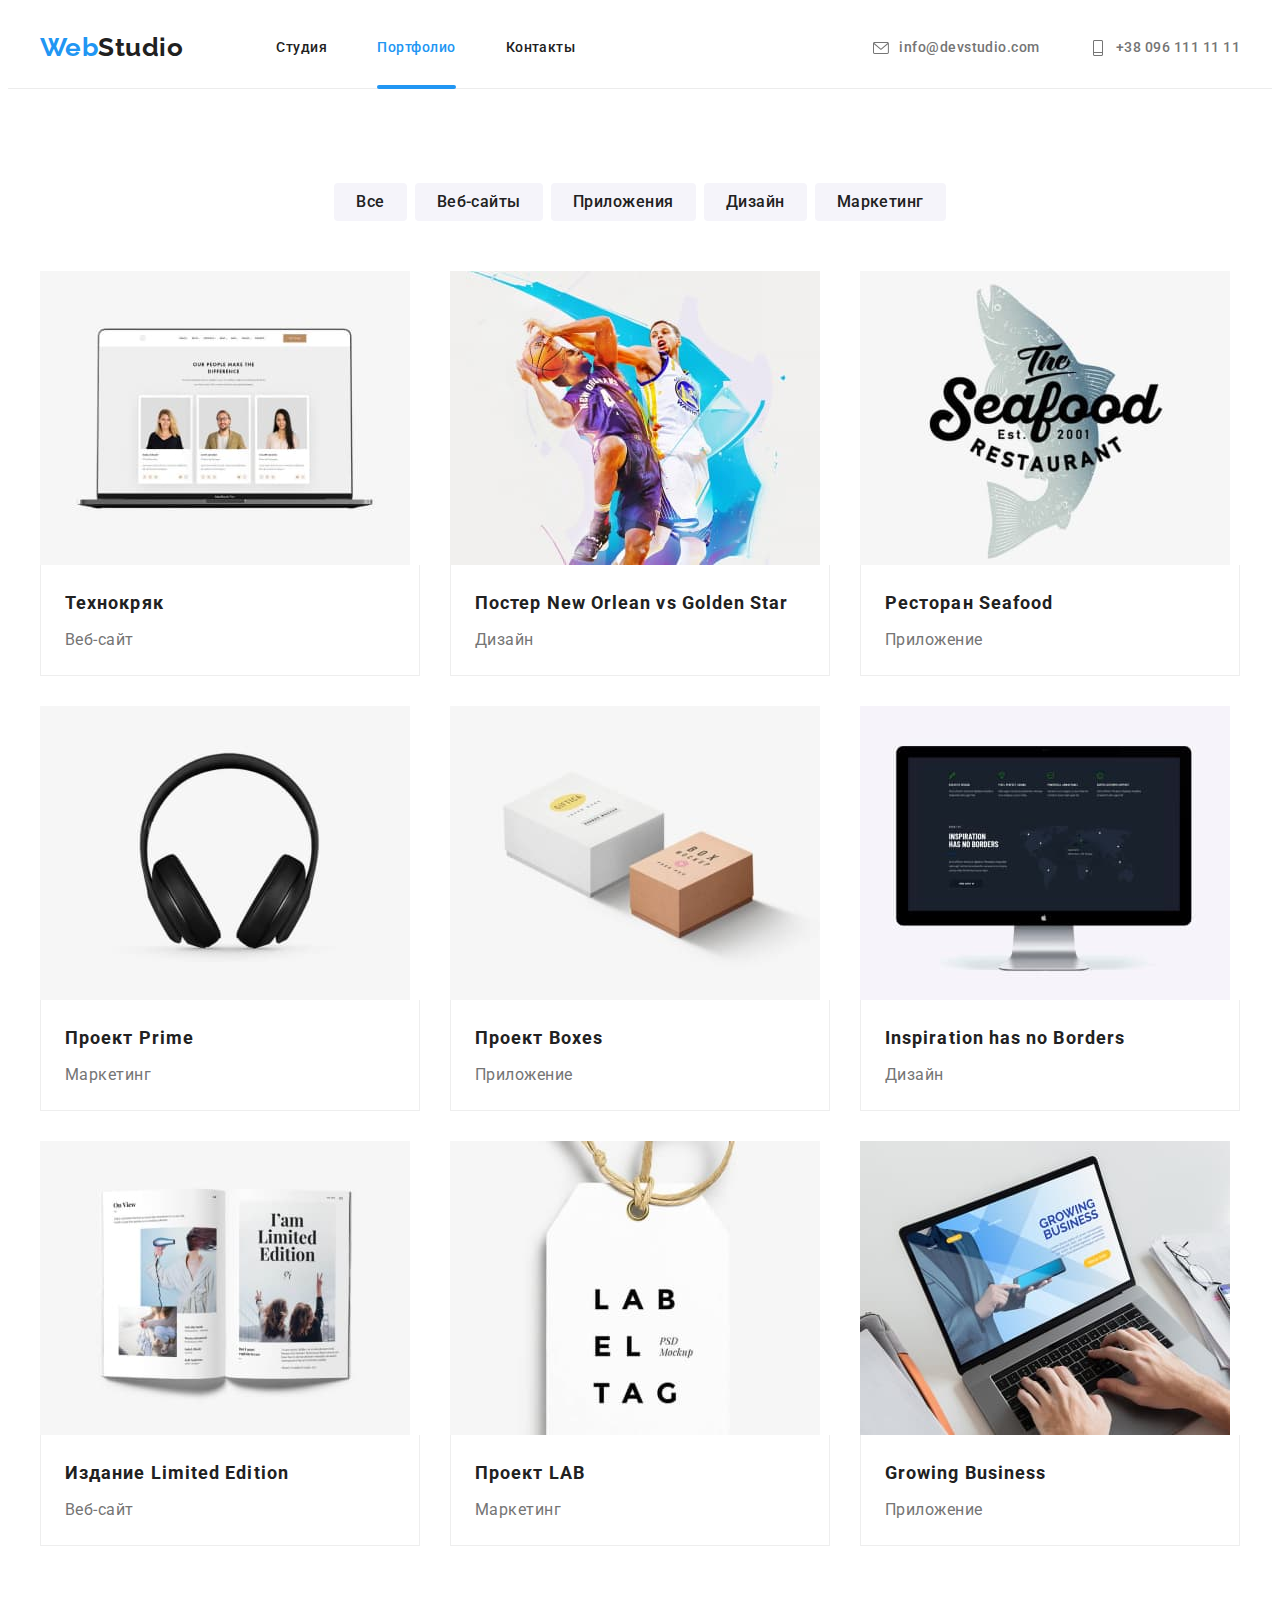
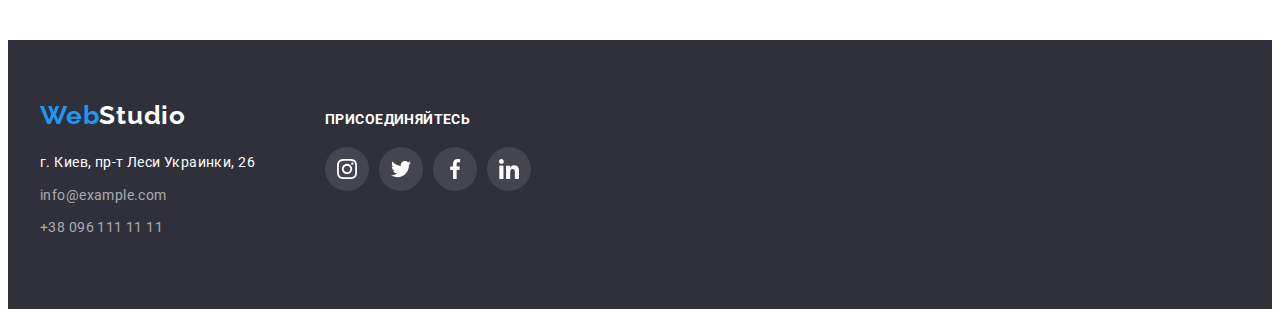
==== commit 3ac186cf: "edit-all" ====
--- a/portfolio.html
+++ b/portfolio.html
@@ -88,10 +88,12 @@
                 <a href="#" class="portfolio-pojects-link">
                 <div class="card-aside">
                     <img src="./images/Ноутбук.jpg" alt="сайт на ноутбуке" width="370" >
-                        <p class="overlay-text">
+                    <div class="content-overlay">
+                    <p class="overlay-text">
                             Технокряк это современная площадка распространения коронавируса. Компании используют эту платформу для цифрового
                             шпионажа и атак на защищённые сервера конкурентов.
                         </p>
+                        </div>
                 </div>
                     <div class="portfolio-project">
                         <h2 class="portfolio-project-name">Технокряк</h2>
@@ -103,10 +105,12 @@
                 <a href="#" class="portfolio-pojects-link">
                 <div class="card-aside">
                     <img src="./images/Баскетболисты.jpg" alt="постер баскетболисты" width="370" >
-                    <p class="overlay-text">
-                        Технокряк это современная площадка распространения коронавируса. Компании используют эту платформу для цифрового
-                        шпионажа и атак на защищённые сервера конкурентов.
-                    </p>
+                <div class="content-overlay">
+                    <p class="overlay-text">
+                        Технокряк это современная площадка распространения коронавируса. Компании используют эту платформу для цифрового
+                        шпионажа и атак на защищённые сервера конкурентов.
+                    </p>
+                    </div>
                     </div>
                     <div class="portfolio-project">
                         <h2 class="portfolio-project-name">
@@ -120,10 +124,12 @@
                 <a href="#" class="portfolio-pojects-link">
                 <div class="card-aside">
                     <img src="./images/Имя приложения.jpg" alt="лого ресторана" width="370" />
-                    <p class="overlay-text">
-                        Технокряк это современная площадка распространения коронавируса. Компании используют эту платформу для цифрового
-                        шпионажа и атак на защищённые сервера конкурентов.
-                    </p>
+                    <div class="content-overlay">
+                    <p class="overlay-text">
+                        Технокряк это современная площадка распространения коронавируса. Компании используют эту платформу для цифрового
+                        шпионажа и атак на защищённые сервера конкурентов.
+                    </p>
+                    </div>
                     </div>
                     <div class="portfolio-project">
                         <h2 class="portfolio-project-name">Ресторан <span lang="en">Seafood</span></h2>
@@ -135,10 +141,12 @@
                 <a href="#" class="portfolio-pojects-link">
                 <div class="card-aside">
                     <img src="./images/Наушники.jpg" alt="наушники" width="370" />
-                    <p class="overlay-text">
-                        Технокряк это современная площадка распространения коронавируса. Компании используют эту платформу для цифрового
-                        шпионажа и атак на защищённые сервера конкурентов.
-                    </p>
+                    <div class="content-overlay">
+                    <p class="overlay-text">
+                        Технокряк это современная площадка распространения коронавируса. Компании используют эту платформу для цифрового
+                        шпионажа и атак на защищённые сервера конкурентов.
+                    </p>
+                    </div>
                     </div>
                     <div class="portfolio-project">
                         <h2 class="portfolio-project-name">Проект <span lang="en">Prime</span></h2>
@@ -150,10 +158,12 @@
                 <a href="#" class="portfolio-pojects-link">
                 <div class="card-aside">
                     <img src="./images/Коробки.jpg" alt="две коробки" width="370" />
-                    <p class="overlay-text">
-                        Технокряк это современная площадка распространения коронавируса. Компании используют эту платформу для цифрового
-                        шпионажа и атак на защищённые сервера конкурентов.
-                    </p>
+                    <div class="content-overlay">
+                    <p class="overlay-text">
+                        Технокряк это современная площадка распространения коронавируса. Компании используют эту платформу для цифрового
+                        шпионажа и атак на защищённые сервера конкурентов.
+                    </p>
+                    </div>
                     </div>
                     <div class="portfolio-project">
                         <h2 class="portfolio-project-name">Проект <span lang="en">Boxes</span></h2>
@@ -165,10 +175,12 @@
                 <a href="#" class="portfolio-pojects-link">
                 <div class="card-aside">
                     <img src="./images/Компютер.jpg" alt="сайт на мониторе" width="370" />
-                    <p class="overlay-text">
-                        Технокряк это современная площадка распространения коронавируса. Компании используют эту платформу для цифрового
-                        шпионажа и атак на защищённые сервера конкурентов.
-                    </p>
+                    <div class="content-overlay">
+                    <p class="overlay-text">
+                        Технокряк это современная площадка распространения коронавируса. Компании используют эту платформу для цифрового
+                        шпионажа и атак на защищённые сервера конкурентов.
+                    </p>
+                    </div>
                     </div>
                     <div class="portfolio-project">
                         <h2 class="portfolio-project-name" lang="en">Inspiration has no Borders</h2>
@@ -180,10 +192,12 @@
                 <a href="#" class="portfolio-pojects-link">
                 <div class="card-aside">
                     <img src="./images/Книга.jpg" alt="книга" width="370" />
-                    <p class="overlay-text">
-                        Технокряк это современная площадка распространения коронавируса. Компании используют эту платформу для цифрового
-                        шпионажа и атак на защищённые сервера конкурентов.
-                    </p>
+                    <div class="content-overlay">
+                    <p class="overlay-text">
+                        Технокряк это современная площадка распространения коронавируса. Компании используют эту платформу для цифрового
+                        шпионажа и атак на защищённые сервера конкурентов.
+                    </p>
+                    </div>
                     </div>
                     <div class="portfolio-project">
                         <h2 class="portfolio-project-name">
@@ -197,10 +211,12 @@
                 <a href="#" class="portfolio-pojects-link">
                 <div class="card-aside">
                     <img src="./images/Бирка.jpg" alt="лейбл с названием проекта" width="370" />
-                    <p class="overlay-text">
-                        Технокряк это современная площадка распространения коронавируса. Компании используют эту платформу для цифрового
-                        шпионажа и атак на защищённые сервера конкурентов.
-                    </p>
+                    <div class="content-overlay">
+                    <p class="overlay-text">
+                        Технокряк это современная площадка распространения коронавируса. Компании используют эту платформу для цифрового
+                        шпионажа и атак на защищённые сервера конкурентов.
+                    </p>
+                    </div>
                     </div>
                     <div class="portfolio-project">
                         <h2 class="portfolio-project-name">Проект <span lang="en">LAB</span></h2>
@@ -212,10 +228,12 @@
                 <a href="#" class="portfolio-pojects-link">
                     <div class="card-aside">
                     <img src="./images/Ноутбук в роботе.jpg" alt="работа за ноутбуком" width="370" />
-                    <p class="overlay-text">
-                        Технокряк это современная площадка распространения коронавируса. Компании используют эту платформу для цифрового
-                        шпионажа и атак на защищённые сервера конкурентов.
-                    </p>
+                    <div class="content-overlay">
+                    <p class="overlay-text">
+                        Технокряк это современная площадка распространения коронавируса. Компании используют эту платформу для цифрового
+                        шпионажа и атак на защищённые сервера конкурентов.
+                    </p>
+                    </div>
                     </div>
                     <div class="portfolio-project">
                         <h2 class="portfolio-project-name" lang="en">Growing Business</h2>
--- a/css/styles.css
+++ b/css/styles.css
@@ -152,7 +152,7 @@
   border-radius: 2px;
   position: absolute;
   left: 0;
-  bottom: -2px;
+  bottom: -1px;
 }
 .site-nav.current{
   color: var(--accent-colot);
@@ -326,16 +326,19 @@
 
 .our-work-item-block-title{
   position: absolute;
+  display: flex;
+  height: 70px;
+  justify-content: center;
+ align-items: center;
   left: 0;
   bottom: 0;
-  padding: 27px 27px;
   width: 100%;
   font-family: Roboto;
   font-weight: 700;
   font-weight: bold;
   font-size: 14px;
   line-height: 1.1;
-  text-align: center;
+
   letter-spacing: 0.03em;
   text-transform: uppercase;
   background-color: rgba(47, 48, 58, 0.8);
@@ -473,6 +476,7 @@
   margin-left: 0;
 }
 .clients-link {
+  border: 1px solid #AFB1B8;
   border-radius: 4px;
   display: flex;
   justify-content: center;
@@ -481,7 +485,7 @@
   width: 100%;
   height: 100%;
   color: #afb1b8;
-  transition-property: color;
+  transition-property: color, border-color;
   transition-duration: var(--duration);
   transition-timing-function: var(--function);
 }
@@ -489,6 +493,8 @@
 .clients-link:hover,
 .clients-link:focus {
   color: var(--accent-colot);
+  border-color: var(--accent-colot);
+
 }
 .clients-icon {
   width: 106px;
@@ -623,6 +629,7 @@
   border: none;
   border-radius: 4px;
   cursor: pointer;
+  
 }
 .button-current {
   color:var(--title-text-color);
@@ -659,7 +666,8 @@
 .button-works:focus,
 .button-works:hover {
   color: var(--white-color);
-  background-color: var(--accent-colot);
+  background-color: var(--accent-colot);  box-shadow: 0px 3px 1px rgba(0, 0, 0, 0.1), 0px 1px 2px rgba(0, 0, 0, 0.08),
+    0px 2px 2px rgba(0, 0, 0, 0.12);
 }
 .content-title {
   font-weight: 700;
@@ -694,7 +702,8 @@
 
 }
 
-.portfolio-pojects-item:hover .overlay-text{
+.portfolio-pojects-item:hover .overlay-text
+.portfolio-pojects-item:focus .overlay-text{
   transform: translateY(0);
 }
 
@@ -702,19 +711,23 @@
   text-decoration: none;
   display: block;
 }
-
 .portfolio-pojects-link:hover,
-.portfolio-pojects-link:focus {
-  /* filter: drop-shadow(0px 4px 4px rgba(0, 0, 0, 0.25)); */
-  box-shadow: 0px 4px 4px rgba(0, 0, 0, 0.25);
-}
+.portfolio-pojects-link:focus{
+  box-shadow: 0px 1px 1px rgba(0, 0, 0, 0.12), 0px 4px 4px rgba(0, 0, 0, 0.06),
+    1px 4px 6px rgba(0, 0, 0, 0.16);
+}
+.portfolio-pojects-link:hover .content-overlay,
+.portfolio-pojects-link:focus .content-overlay{
+  transform: translateY(0);
+}
+
 
 .card-aside {
   position: relative;
   height: 294px;
   overflow: hidden;
 }
-.overlay-text{
+/* .overlay-text{
   position: absolute;
   bottom: 0;
   align-items: center;
@@ -735,7 +748,29 @@
   transition-property: transform;
   transition-duration: var(--duration);
   transition-timing-function: var(--function);
-}
+  overflow: auto;
+} */
+.overlay-text{
+  color: #ffffff;
+
+  font-size: 18px;
+  line-height: 1.56;
+}
+
+.content-overlay {
+  position: absolute;
+  width: 100%;
+  height: 100%;
+  top: 0;
+  left: 0;
+  padding: 63px 24px;
+
+  background-color: var(--overlay-card-color);
+
+  transform: translateY(+101%);
+  transition: transform 250ms var(--function);
+}
+
 .portfolio-project {
   border: 1px solid #eeeeee;
   border-top: 0;
@@ -760,4 +795,51 @@
 
   letter-spacing: 0.03em;
   color: var(--primeri-text-color);
+}
+
+/*--------------- Модалка------------- */
+.backdrop{
+  width:100vw;
+  height: 100vh;
+  background-color:rgba(0, 0, 0, 0.2);
+  position: fixed;
+  top: 0;
+  left: 0;
+transition: opacity 250ms var(--function), visibility 250ms var(--function);
+}
+.backdrop.is-hidden .modal{
+  transform: scale(1.5) rotate(270deg) ;
+
+}
+.modal{
+  min-width: 528px;
+  min-height: 581px;
+  background-color: white;
+  border-radius: 4px;
+  position: absolute;
+  top: 50%;
+  left: 50%;
+  transform: scale(1) rotate(0) translate(-50%, -50%);
+  transition: transform 300ms;
+}
+.modal-close{
+  position: absolute;
+  display: flex;
+  align-items: center;
+  justify-content: center;
+  top: 8px;
+  right: 8px;
+  min-height: 30px;
+  min-width: 30px;
+  background-color:#FFFFFF;
+  border: 1px solid rgba(0, 0, 0, 0.1);
+  box-sizing: border-box;
+  border-radius: 50%;
+  cursor: pointer;
+
+}
+.is-hidden{
+  visibility: hidden;
+  opacity: 0;
+  pointer-events: none;
 }